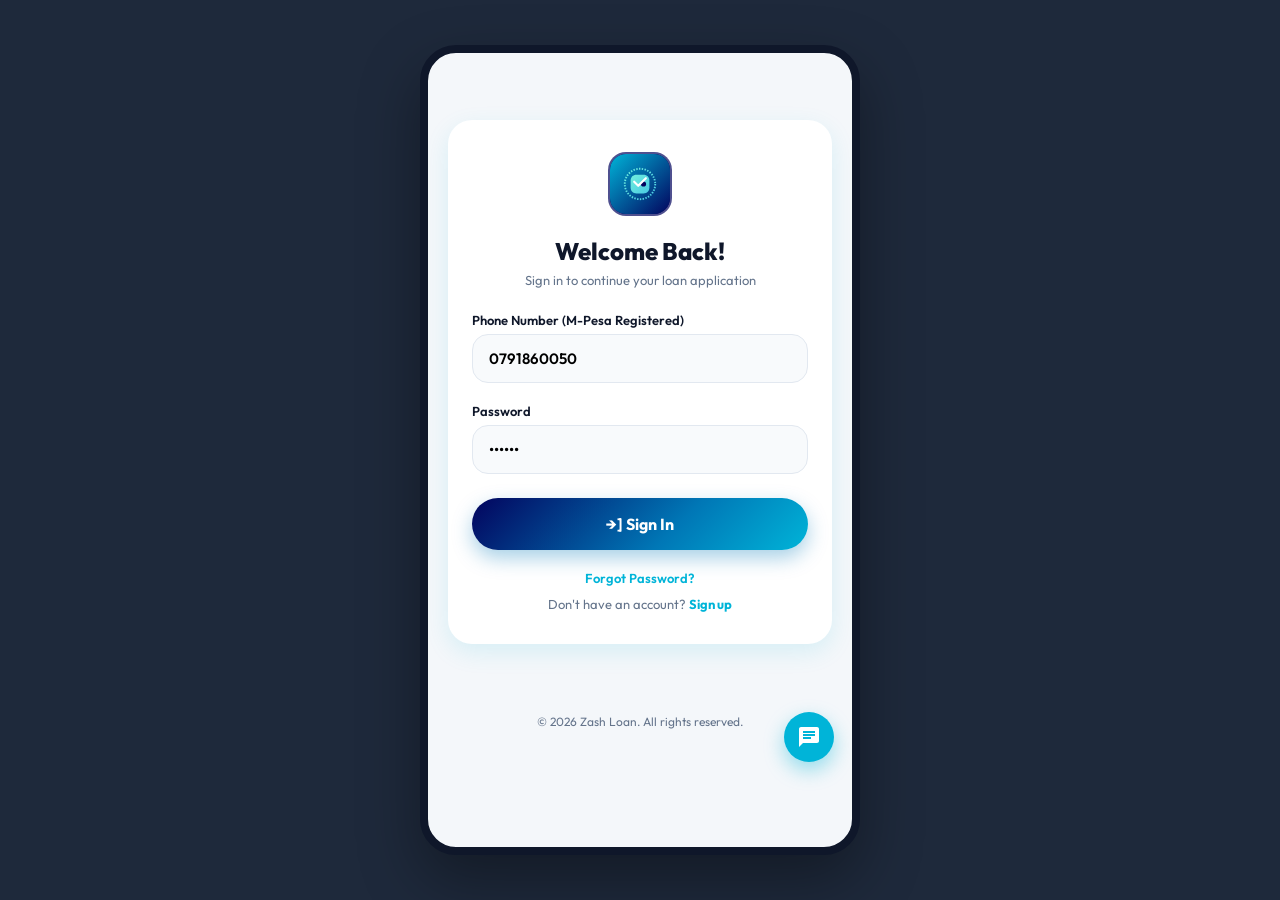
==== index.html @ e234482e "Initial commit: Zash Loan App multi-page PWA" ====
<!DOCTYPE html>
<html lang="en">
<head>
  <meta charset="UTF-8">
  <meta name="viewport" content="width=device-width, initial-scale=1.0, maximum-scale=1.0, user-scalable=no">
  <title>Zash Loan - Sign In</title>
  
  <!-- PWA Manifest & Meta -->
  <link rel="manifest" href="manifest.json">
  <meta name="theme-color" content="#00b4d8">
  <meta name="apple-mobile-web-app-capable" content="yes">
  <meta name="apple-mobile-web-app-status-bar-style" content="black-translucent">
  <meta name="apple-mobile-web-app-title" content="Zash Loan">
  <link rel="apple-touch-icon" href="icon.svg">
  <link rel="icon" type="image/svg+xml" href="icon.svg">

  <!-- CSS Stylesheet -->
  <link rel="stylesheet" href="styles.css">
</head>
<body>

  <!-- PWA Installation Alert Bar -->
  <div id="pwaInstallBar" class="pwa-install-bar" style="display: none;">
    <span>📱 Install <b>Zash Loan App</b> for faster access</span>
    <button id="pwaInstallBtn" class="btn-install-pwa">Install App</button>
  </div>

  <!-- Main Mobile App Container -->
  <div class="app-container">

    <!-- ==================== SIGN IN VIEW (IMAGE 6) ==================== -->
    <div id="screenLogin" class="view-screen active">
      <div style="padding: 40px 20px 20px 20px; flex: 1; display: flex; flex-direction: column; justify-content: center;">
        <div style="background: #ffffff; border-radius: 24px; padding: 32px 24px; box-shadow: var(--shadow-md); text-align: center;">
          <div class="user-avatar-badge" style="width: 64px; height: 64px; margin: 0 auto 20px auto; border-radius: 18px;">
            <img src="icon.svg" alt="Zash Loan Logo">
          </div>

          <h2 style="font-size: 24px; font-weight: 800; color: var(--text-main); margin-bottom: 6px;">Welcome Back!</h2>
          <p style="font-size: 13px; color: var(--text-muted); margin-bottom: 24px;">Sign in to continue your loan application</p>

          <form onsubmit="handleLoginSubmit(event)">
            <div class="form-group">
              <label for="loginPhone" style="font-size: 13px; font-weight: 600; text-align: left; display: block; margin-bottom: 6px;">Phone Number (M-Pesa Registered)</label>
              <input type="tel" id="loginPhone" class="form-input" style="padding-left: 16px; background: #f8fafc;" value="0791860050" required placeholder="0791860050">
            </div>

            <div class="form-group" style="margin-bottom: 24px;">
              <label for="loginPassword" style="font-size: 13px; font-weight: 600; text-align: left; display: block; margin-bottom: 6px;">Password</label>
              <input type="password" id="loginPassword" class="form-input" style="padding-left: 16px; background: #f8fafc;" value="123456" required placeholder="••••••••">
            </div>

            <button type="submit" class="btn-primary-gradient" style="margin: 0; width: 100%;">
              &rarr;] Sign In
            </button>
          </form>

          <div style="margin-top: 20px; font-size: 13px; display: flex; flex-direction: column; gap: 10px;">
            <a href="#" onclick="showToast('🔑 Password reset link sent to your phone!')" style="color: #00b4d8; text-decoration: none; font-weight: 600;">Forgot Password?</a>
            <div>
              <span style="color: var(--text-muted);">Don't have an account? </span>
              <a href="register.html" style="color: #00b4d8; text-decoration: none; font-weight: 700;">Sign up</a>
            </div>
          </div>
        </div>
      </div>

      <div class="app-footer" style="padding-bottom: 20px;">
        <p>&copy; 2026 Zash Loan. All rights reserved.</p>
      </div>
    </div>

    <!-- Floating Chat Widget Button -->
    <button class="floating-chat-btn" id="floatingChatBtn" onclick="openChatModal()" title="Support Chat">
      <svg viewBox="0 0 24 24"><path d="M20 2H4c-1.1 0-1.99.9-1.99 2L2 22l4-4h14c1.1 0 2-.9 2-2V4c0-1.1-.9-2-2-2zM6 9h12v2H6V9zm8 5H6v-2h8v2zm4-6H6V6h12v2z"/></svg>
    </button>

  </div>

  <!-- Modals -->
  <div id="chatModal" class="modal-overlay">
    <div class="modal-content" style="text-align: left; max-width: 400px; padding: 20px;">
      <div style="display: flex; justify-content: space-between; align-items: center; margin-bottom: 16px;">
        <h3 style="font-size: 16px; font-weight: 800;">Zash Loan Support</h3>
        <button onclick="closeModal('chatModal')" style="background: none; border: none; font-size: 20px; cursor: pointer;">&times;</button>
      </div>
      <div style="height: 220px; overflow-y: auto; background: #f8fafc; border-radius: 12px; padding: 12px; margin-bottom: 12px; font-size: 13px;">
        <div style="background: #e0f7fa; color: #006064; padding: 10px; border-radius: 10px; margin-bottom: 10px; max-width: 85%;">
          Hello! How can we assist you with your sign in today?
        </div>
      </div>
      <div style="display: flex; gap: 8px;">
        <input type="text" placeholder="Type a message..." style="flex: 1; padding: 10px; border-radius: 8px; border: 1px solid #cbd5e1; outline: none; font-size: 13px;">
        <button class="btn-cyan-solid" style="width: auto; padding: 10px 16px;">Send</button>
      </div>
    </div>
  </div>

  <!-- App Script -->
  <script src="app.js"></script>
</body>
</html>
---- styles.css ----
/* Zash Loan App - Main Design System & CSS */
@import url('https://fonts.googleapis.com/css2?family=Outfit:wght@300;400;500;600;700;800&family=Plus+Jakarta+Sans:wght@400;500;600;700&display=swap');

:root {
  --primary-cyan: #00b4d8;
  --primary-dark: #0077b6;
  --navy-dark: #03045e;
  --accent-teal: #00d2d3;
  --light-cyan: #e0f7fa;
  --light-bg: #f4f7fa;
  --card-bg: #ffffff;
  --text-main: #0f172a;
  --text-muted: #64748b;
  --text-light: #94a3b8;
  --border-color: #e2e8f0;
  --radius-sm: 8px;
  --radius-md: 16px;
  --radius-lg: 24px;
  --radius-pill: 9999px;
  --shadow-sm: 0 2px 8px rgba(0, 0, 0, 0.04);
  --shadow-md: 0 8px 24px rgba(0, 180, 216, 0.12);
  --shadow-lg: 0 16px 40px rgba(0, 180, 216, 0.18);
  --font-main: 'Outfit', 'Plus Jakarta Sans', -apple-system, sans-serif;
}

/* Base Styles */
* {
  box-sizing: border-box;
  margin: 0;
  padding: 0;
  font-family: var(--font-main);
  -webkit-tap-highlight-color: transparent;
}

body {
  background-color: #1e293b;
  color: var(--text-main);
  display: flex;
  justify-content: center;
  align-items: center;
  min-height: 100vh;
  padding: 0;
  overflow-x: hidden;
}

/* App Container (Mobile Frame on Desktop, Native on Mobile) */
.app-container {
  width: 100%;
  max-width: 440px;
  height: 100vh;
  max-height: 920px;
  background-color: var(--light-bg);
  position: relative;
  overflow-y: auto;
  overflow-x: hidden;
  box-shadow: 0 25px 60px rgba(0, 0, 0, 0.35);
  display: flex;
  flex-direction: column;
}

@media (max-width: 480px) {
  .app-container {
    max-height: 100vh;
    border-radius: 0;
  }
}

@media (min-width: 481px) {
  .app-container {
    border-radius: 36px;
    height: 90vh;
    border: 8px solid #0f172a;
  }
}

/* App Views Container */
.view-screen {
  display: none;
  flex-direction: column;
  min-height: 100%;
  padding-bottom: 90px;
  opacity: 0;
  transition: opacity 0.25s ease-in-out;
}

.view-screen.active {
  display: flex;
  opacity: 1;
}

/* Top Banner Header */
.top-header-banner {
  background: linear-gradient(135deg, #00b4d8 0%, #0096c7 60%, #0077b6 100%);
  color: #ffffff;
  padding: 24px 20px 48px 20px;
  border-bottom-left-radius: 28px;
  border-bottom-right-radius: 28px;
  position: relative;
}

.nav-header {
  display: flex;
  align-items: center;
  justify-content: space-between;
  margin-bottom: 20px;
}

.nav-header-left {
  display: flex;
  align-items: center;
  gap: 12px;
}

.back-btn, .icon-btn {
  background: rgba(255, 255, 255, 0.2);
  border: none;
  color: #ffffff;
  width: 38px;
  height: 38px;
  border-radius: 12px;
  display: flex;
  align-items: center;
  justify-content: center;
  cursor: pointer;
  backdrop-filter: blur(8px);
  transition: all 0.2s ease;
}

.back-btn:hover, .icon-btn:hover {
  background: rgba(255, 255, 255, 0.35);
  transform: scale(1.04);
}

.user-avatar-badge {
  width: 42px;
  height: 42px;
  border-radius: 12px;
  background: #03045e;
  display: flex;
  align-items: center;
  justify-content: center;
  font-weight: 700;
  color: #72efdd;
  font-size: 14px;
  border: 2px solid rgba(255, 255, 255, 0.3);
  overflow: hidden;
}

.user-avatar-badge img {
  width: 100%;
  height: 100%;
  object-fit: cover;
}

.user-welcome-text h4 {
  font-size: 13px;
  font-weight: 400;
  opacity: 0.85;
}

.user-welcome-text h3 {
  font-size: 17px;
  font-weight: 700;
}

.limit-display-card {
  text-align: center;
  margin-top: 10px;
}

.limit-label {
  font-size: 13px;
  font-weight: 500;
  opacity: 0.9;
  letter-spacing: 0.3px;
}

.limit-amount-row {
  display: flex;
  align-items: center;
  justify-content: center;
  gap: 8px;
  margin: 6px 0;
}

.limit-amount {
  font-size: 32px;
  font-weight: 800;
  letter-spacing: -0.5px;
}

.eye-toggle {
  background: none;
  border: none;
  color: rgba(255, 255, 255, 0.85);
  cursor: pointer;
  font-size: 18px;
}

.savings-sub-pill {
  display: inline-flex;
  align-items: center;
  gap: 6px;
  background: rgba(255, 255, 255, 0.18);
  padding: 4px 14px;
  border-radius: var(--radius-pill);
  font-size: 13px;
  font-weight: 500;
  backdrop-filter: blur(6px);
}

/* Action Quick Icons Bar */
.quick-icon-grid {
  display: grid;
  grid-template-columns: repeat(3, 1fr);
  gap: 12px;
  margin-top: 20px;
}

.quick-icon-item {
  background: rgba(255, 255, 255, 0.22);
  border-radius: 16px;
  padding: 12px 8px;
  text-align: center;
  color: white;
  cursor: pointer;
  backdrop-filter: blur(10px);
  transition: transform 0.2s ease, background 0.2s ease;
  border: 1px solid rgba(255, 255, 255, 0.2);
}

.quick-icon-item:hover {
  transform: translateY(-2px);
  background: rgba(255, 255, 255, 0.32);
}

.quick-icon-item svg {
  width: 22px;
  height: 22px;
  margin-bottom: 4px;
  fill: currentColor;
}

.quick-icon-item span {
  display: block;
  font-size: 12px;
  font-weight: 600;
}

/* Content Container Card overlapping header */
.overlap-card-container {
  margin: -24px 16px 0 16px;
  background: var(--card-bg);
  border-radius: var(--radius-lg);
  padding: 24px 20px;
  box-shadow: var(--shadow-md);
  position: relative;
  z-index: 2;
}

.card-title {
  font-size: 18px;
  font-weight: 700;
  color: var(--text-main);
  margin-bottom: 16px;
}

/* Loan Amount Input Box */
.amount-display-box {
  background: #f8fafc;
  border: 1.5px solid #e2e8f0;
  border-radius: var(--radius-md);
  padding: 20px 16px;
  text-align: center;
  margin-bottom: 20px;
}

.amount-display-box span {
  font-size: 12px;
  font-weight: 500;
  color: var(--text-muted);
  display: block;
  margin-bottom: 6px;
}

.amount-input-val {
  width: 100%;
  background: transparent;
  border: none;
  text-align: center;
  font-size: 34px;
  font-weight: 800;
  color: var(--text-main);
  outline: none;
}

/* Slider Component */
.slider-wrapper {
  margin-bottom: 24px;
}

.custom-range-slider {
  -webkit-appearance: none;
  width: 100%;
  height: 8px;
  border-radius: 4px;
  background: linear-gradient(to right, #00b4d8 0%, #00b4d8 50%, #03045e 50%, #03045e 100%);
  outline: none;
  cursor: pointer;
}

.custom-range-slider::-webkit-slider-thumb {
  -webkit-appearance: none;
  width: 24px;
  height: 24px;
  border-radius: 50%;
  background: #ffffff;
  border: 4px solid #00b4d8;
  box-shadow: 0 2px 8px rgba(0, 180, 216, 0.4);
  cursor: pointer;
  transition: transform 0.15s ease;
}

.custom-range-slider::-webkit-slider-thumb:hover {
  transform: scale(1.15);
}

.slider-limits {
  display: flex;
  justify-content: space-between;
  font-size: 12px;
  font-weight: 600;
  color: var(--text-light);
  margin-top: 8px;
}

/* Percentage Quick Buttons */
.percentage-presets {
  display: grid;
  grid-template-columns: repeat(4, 1fr);
  gap: 10px;
  margin-bottom: 24px;
}

.preset-pill-btn {
  background: #ffffff;
  border: 1.5px solid #00b4d8;
  color: #00b4d8;
  font-weight: 700;
  font-size: 13px;
  padding: 8px 0;
  border-radius: var(--radius-pill);
  cursor: pointer;
  transition: all 0.2s ease;
  text-align: center;
}

.preset-pill-btn:hover, .preset-pill-btn.active {
  background: #00b4d8;
  color: #ffffff;
  box-shadow: 0 4px 12px rgba(0, 180, 216, 0.3);
}

/* Loan Summary Card */
.summary-box {
  background: #ffffff;
  border-radius: var(--radius-lg);
  padding: 20px;
  margin: 16px;
  box-shadow: var(--shadow-sm);
  border: 1px solid #f1f5f9;
}

.summary-title {
  font-size: 16px;
  font-weight: 700;
  color: var(--text-main);
  margin-bottom: 14px;
}

.summary-row {
  display: flex;
  justify-content: space-between;
  align-items: center;
  margin-bottom: 12px;
  font-size: 14px;
}

.summary-row .label {
  color: var(--text-muted);
  font-weight: 500;
}

.summary-row .value {
  font-weight: 700;
  color: var(--text-main);
}

.summary-row.highlight .value {
  color: #00b4d8;
  font-size: 16px;
  font-weight: 800;
}

/* Savings Alert Banner */
.savings-alert-box {
  margin: 16px;
  background: #e0f7fa;
  border-radius: var(--radius-md);
  padding: 14px 16px;
  display: flex;
  align-items: flex-start;
  gap: 12px;
  color: #006064;
  font-size: 13px;
  line-height: 1.4;
  font-weight: 500;
}

.savings-alert-box svg {
  width: 22px;
  height: 22px;
  fill: #00838f;
  flex-shrink: 0;
  margin-top: 1px;
}

/* Primary Action Gradient Button */
.btn-primary-gradient {
  margin: 16px;
  width: calc(100% - 32px);
  padding: 16px;
  background: linear-gradient(135deg, #03045e 0%, #0077b6 60%, #00b4d8 100%);
  color: #ffffff;
  border: none;
  border-radius: var(--radius-pill);
  font-size: 16px;
  font-weight: 700;
  cursor: pointer;
  display: flex;
  align-items: center;
  justify-content: center;
  gap: 10px;
  box-shadow: 0 8px 20px rgba(0, 119, 182, 0.35);
  transition: transform 0.2s ease, box-shadow 0.2s ease;
}

.btn-primary-gradient:hover {
  transform: translateY(-2px);
  box-shadow: 0 12px 24px rgba(0, 119, 182, 0.45);
}

.btn-primary-gradient:active {
  transform: translateY(0);
}

/* Footer Section */
.app-footer {
  text-align: center;
  padding: 24px 16px 36px 16px;
  color: var(--text-muted);
  font-size: 12px;
}

.app-footer p {
  margin-bottom: 8px;
}

.footer-links {
  display: flex;
  align-items: center;
  justify-content: center;
  gap: 16px;
  margin-top: 8px;
}

.footer-link {
  color: var(--text-muted);
  text-decoration: none;
  font-weight: 500;
  display: inline-flex;
  align-items: center;
  gap: 4px;
}

.footer-link:hover {
  color: #00b4d8;
}

/* Dashboard Views Specific */
.dash-header {
  background: #ffffff;
  padding: 20px 20px 16px 20px;
  display: flex;
  align-items: center;
  justify-content: space-between;
  border-bottom: 1px solid #f1f5f9;
}

.dash-brand {
  display: flex;
  align-items: center;
  gap: 10px;
}

.dash-logo-img {
  width: 36px;
  height: 36px;
  border-radius: 10px;
}

.dash-brand-name {
  font-weight: 800;
  font-size: 18px;
  color: var(--text-main);
}

.dash-greeting-sec {
  padding: 20px 20px 10px 20px;
}

.dash-greeting-sec h2 {
  font-size: 22px;
  font-weight: 800;
  color: var(--text-main);
}

.dash-greeting-sec p {
  font-size: 13px;
  color: var(--text-muted);
}

/* Quick Actions Grid (4 Items) */
.dashboard-actions-grid {
  display: grid;
  grid-template-columns: repeat(2, 1fr);
  gap: 14px;
  padding: 10px 20px;
}

.dash-action-card {
  background: #ffffff;
  border-radius: var(--radius-md);
  padding: 16px;
  box-shadow: var(--shadow-sm);
  border: 1px solid #f1f5f9;
  cursor: pointer;
  transition: transform 0.2s ease, box-shadow 0.2s ease;
  position: relative;
}

.dash-action-card:hover {
  transform: translateY(-2px);
  box-shadow: var(--shadow-md);
}

.action-card-icon {
  width: 36px;
  height: 36px;
  border-radius: 10px;
  background: #e0f7fa;
  color: #00b4d8;
  display: flex;
  align-items: center;
  justify-content: center;
  margin-bottom: 10px;
}

.dash-action-card h4 {
  font-size: 14px;
  font-weight: 700;
  color: var(--text-main);
  margin-bottom: 2px;
}

.dash-action-card p {
  font-size: 11px;
  color: var(--text-muted);
}

.card-top-arrow {
  position: absolute;
  top: 14px;
  right: 14px;
  color: #00b4d8;
  font-size: 12px;
}

/* Cyan Savings Card Banner */
.savings-card-banner {
  margin: 10px 20px 16px 20px;
  background: linear-gradient(135deg, #00b4d8 0%, #00d2d3 100%);
  border-radius: var(--radius-lg);
  padding: 20px;
  color: white;
  box-shadow: 0 10px 25px rgba(0, 180, 216, 0.25);
  position: relative;
  overflow: hidden;
}

.savings-card-top {
  display: flex;
  align-items: center;
  justify-content: space-between;
  margin-bottom: 12px;
}

.savings-card-top-left {
  display: flex;
  align-items: center;
  gap: 8px;
  font-size: 11px;
  font-weight: 700;
  letter-spacing: 0.5px;
  opacity: 0.95;
}

.btn-white-pill {
  background: #ffffff;
  color: #0096c7;
  font-weight: 700;
  font-size: 12px;
  padding: 6px 14px;
  border-radius: var(--radius-pill);
  border: none;
  cursor: pointer;
  transition: transform 0.2s ease;
}

.btn-white-pill:hover {
  transform: scale(1.05);
}

.savings-card-val {
  font-size: 26px;
  font-weight: 800;
}

.savings-card-val span {
  font-size: 13px;
  font-weight: 600;
  opacity: 0.9;
  margin-left: 4px;
}

.savings-card-sub {
  font-size: 12px;
  opacity: 0.85;
  margin-top: 4px;
}

/* Discover Loan Banner */
.discover-loan-card {
  margin: 0 20px 16px 20px;
  background: #ffffff;
  border-radius: var(--radius-lg);
  padding: 20px;
  box-shadow: var(--shadow-sm);
  border: 1px solid #f1f5f9;
}

.discover-loan-header {
  display: flex;
  justify-content: space-between;
  align-items: flex-start;
  margin-bottom: 6px;
}

.discover-loan-header h4 {
  font-size: 12px;
  color: var(--text-muted);
  text-transform: uppercase;
  letter-spacing: 0.5px;
}

.discover-loan-card h3 {
  font-size: 16px;
  font-weight: 800;
  margin-bottom: 6px;
}

.discover-loan-card p {
  font-size: 12px;
  color: var(--text-muted);
  margin-bottom: 14px;
  line-height: 1.4;
}

.btn-cyan-solid {
  width: 100%;
  padding: 12px;
  background: #00b4d8;
  color: white;
  border: none;
  border-radius: var(--radius-md);
  font-weight: 700;
  font-size: 14px;
  cursor: pointer;
  transition: background 0.2s ease;
}

.btn-cyan-solid:hover {
  background: #0096c7;
}

/* Status Cards (No active loan / Activity) */
.status-card {
  margin: 0 20px 16px 20px;
  background: #ffffff;
  border-radius: var(--radius-lg);
  padding: 24px 20px;
  text-align: center;
  box-shadow: var(--shadow-sm);
  border: 1px solid #f1f5f9;
}

.status-card-icon {
  width: 48px;
  height: 48px;
  border-radius: 50%;
  background: #f1f5f9;
  color: var(--text-muted);
  display: flex;
  align-items: center;
  justify-content: center;
  margin: 0 auto 12px auto;
}

.status-card h4 {
  font-size: 15px;
  font-weight: 700;
  margin-bottom: 4px;
}

.status-card p {
  font-size: 12px;
  color: var(--text-muted);
  margin-bottom: 14px;
}

.btn-outline-cyan {
  padding: 8px 20px;
  border: 1.5px solid #00b4d8;
  color: #00b4d8;
  background: transparent;
  border-radius: var(--radius-md);
  font-weight: 700;
  font-size: 13px;
  cursor: pointer;
}

/* Bottom Navigation Bar */
.bottom-nav-bar {
  position: absolute;
  bottom: 0;
  left: 0;
  right: 0;
  height: 70px;
  background: #ffffff;
  border-top: 1px solid #e2e8f0;
  display: grid;
  grid-template-columns: repeat(4, 1fr);
  align-items: center;
  z-index: 10;
}

.nav-item {
  display: flex;
  flex-direction: column;
  align-items: center;
  justify-content: center;
  gap: 4px;
  color: var(--text-muted);
  text-decoration: none;
  cursor: pointer;
  font-size: 11px;
  font-weight: 600;
  transition: color 0.2s ease;
}

.nav-item svg {
  width: 22px;
  height: 22px;
  fill: currentColor;
}

.nav-item.active {
  color: #00b4d8;
}

/* Floating Chat Bubble Widget */
.floating-chat-btn {
  position: absolute;
  bottom: 85px;
  right: 18px;
  width: 50px;
  height: 50px;
  border-radius: 50%;
  background: #00b4d8;
  color: white;
  display: flex;
  align-items: center;
  justify-content: center;
  box-shadow: 0 8px 20px rgba(0, 180, 216, 0.4);
  cursor: pointer;
  z-index: 12;
  border: none;
  transition: transform 0.2s ease;
}

.floating-chat-btn:hover {
  transform: scale(1.08);
}

.floating-chat-btn svg {
  width: 24px;
  height: 24px;
  fill: currentColor;
}

/* Congratulations Approval Screen (`Image 2`) */
.congrats-card {
  margin: 40px 20px 20px 20px;
  background: #ffffff;
  border-radius: var(--radius-lg);
  padding: 32px 24px;
  text-align: center;
  box-shadow: var(--shadow-md);
}

.congrats-icon-circle {
  width: 72px;
  height: 72px;
  border-radius: 50%;
  background: linear-gradient(135deg, #00b4d8 0%, #0077b6 100%);
  color: white;
  display: flex;
  align-items: center;
  justify-content: center;
  margin: 0 auto 20px auto;
  box-shadow: 0 10px 25px rgba(0, 180, 216, 0.3);
}

.congrats-title {
  font-size: 26px;
  font-weight: 800;
  margin-bottom: 8px;
  color: var(--text-main);
}

.congrats-sub {
  font-size: 14px;
  color: var(--text-muted);
  margin-bottom: 24px;
}

.approved-limit-badge-card {
  background: linear-gradient(135deg, #03045e 0%, #0077b6 50%, #00b4d8 100%);
  border-radius: 20px;
  padding: 24px;
  color: white;
  margin-bottom: 20px;
}

.approved-limit-badge-card h5 {
  font-size: 13px;
  font-weight: 500;
  opacity: 0.9;
  margin-bottom: 8px;
}

.approved-limit-badge-card h2 {
  font-size: 34px;
  font-weight: 800;
}

.info-gray-box {
  background: #f8fafc;
  border-radius: var(--radius-md);
  padding: 16px;
  font-size: 13px;
  color: var(--text-muted);
  margin-bottom: 24px;
  line-height: 1.5;
}

/* Secure Your Loan / M-Pesa Screen (`Image 5`) */
.secure-loan-card {
  margin: 20px;
  background: #ffffff;
  border-radius: var(--radius-lg);
  padding: 24px 20px;
  box-shadow: var(--shadow-sm);
  border: 1px solid #f1f5f9;
}

.wallet-badge-icon {
  width: 52px;
  height: 52px;
  border-radius: 14px;
  background: #e0f7fa;
  color: #00b4d8;
  display: flex;
  align-items: center;
  justify-content: center;
  margin: 0 auto 16px auto;
}

.form-group {
  margin-bottom: 20px;
  text-align: left;
}

.form-group label {
  display: block;
  font-size: 13px;
  font-weight: 700;
  margin-bottom: 6px;
  color: var(--text-main);
}

.input-with-icon {
  position: relative;
}

.input-with-icon svg {
  position: absolute;
  left: 14px;
  top: 50%;
  transform: translateY(-50%);
  width: 20px;
  height: 20px;
  fill: var(--text-muted);
}

.form-input {
  width: 100%;
  padding: 14px 14px 14px 44px;
  border: 1.5px solid #e2e8f0;
  border-radius: var(--radius-md);
  font-size: 15px;
  font-weight: 600;
  outline: none;
  transition: border-color 0.2s ease;
}

.form-input:focus {
  border-color: #00b4d8;
  box-shadow: 0 0 0 3px rgba(0, 180, 216, 0.15);
}

.input-hint {
  font-size: 11px;
  color: var(--text-muted);
  margin-top: 4px;
  display: block;
}

/* Modals & Overlays */
.modal-overlay {
  position: fixed;
  top: 0;
  left: 0;
  right: 0;
  bottom: 0;
  background: rgba(15, 23, 42, 0.75);
  backdrop-filter: blur(6px);
  display: none;
  align-items: center;
  justify-content: center;
  z-index: 100;
  padding: 20px;
}

.modal-overlay.active {
  display: flex;
}

.modal-content {
  background: white;
  border-radius: 28px;
  width: 100%;
  max-width: 380px;
  padding: 28px 24px;
  text-align: center;
  animation: modalPop 0.3s cubic-bezier(0.175, 0.885, 0.32, 1.275);
}

@keyframes modalPop {
  0% { transform: scale(0.85); opacity: 0; }
  100% { transform: scale(1); opacity: 1; }
}

.spinner-ring {
  width: 50px;
  height: 50px;
  border: 4px solid #e0f7fa;
  border-top: 4px solid #00b4d8;
  border-radius: 50%;
  animation: spin 1s linear infinite;
  margin: 0 auto 16px auto;
}

@keyframes spin {
  0% { transform: rotate(0deg); }
  100% { transform: rotate(360deg); }
}

/* PWA Installation Banner Top Bar */
.pwa-install-bar {
  background: #03045e;
  color: white;
  padding: 10px 16px;
  display: flex;
  align-items: center;
  justify-content: space-between;
  font-size: 12px;
  font-weight: 600;
}

.btn-install-pwa {
  background: #00b4d8;
  color: white;
  border: none;
  padding: 6px 14px;
  border-radius: var(--radius-pill);
  font-size: 11px;
  font-weight: 700;
  cursor: pointer;
}
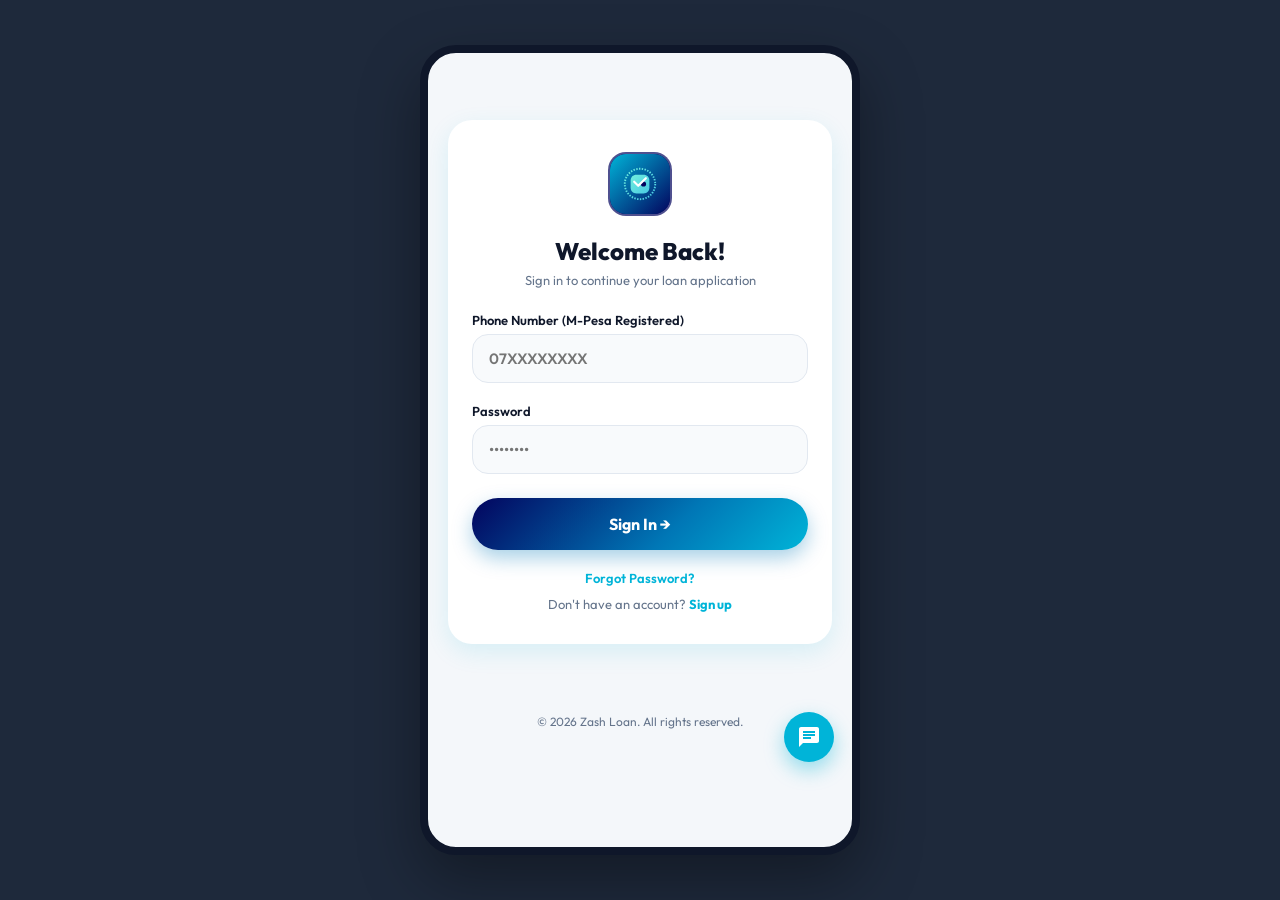
==== commit 646dd324: "Fix: no prefilled data for new users, loan limit loads from real account data only" ====
--- a/index.html
+++ b/index.html
@@ -42,16 +42,16 @@
           <form onsubmit="handleLoginSubmit(event)">
             <div class="form-group">
               <label for="loginPhone" style="font-size: 13px; font-weight: 600; text-align: left; display: block; margin-bottom: 6px;">Phone Number (M-Pesa Registered)</label>
-              <input type="tel" id="loginPhone" class="form-input" style="padding-left: 16px; background: #f8fafc;" value="0791860050" required placeholder="0791860050">
+              <input type="tel" id="loginPhone" class="form-input" style="padding-left: 16px; background: #f8fafc;" required placeholder="07XXXXXXXX">
             </div>
 
             <div class="form-group" style="margin-bottom: 24px;">
               <label for="loginPassword" style="font-size: 13px; font-weight: 600; text-align: left; display: block; margin-bottom: 6px;">Password</label>
-              <input type="password" id="loginPassword" class="form-input" style="padding-left: 16px; background: #f8fafc;" value="123456" required placeholder="••••••••">
+              <input type="password" id="loginPassword" class="form-input" style="padding-left: 16px; background: #f8fafc;" required placeholder="••••••••">
             </div>
 
             <button type="submit" class="btn-primary-gradient" style="margin: 0; width: 100%;">
-              &rarr;] Sign In
+              Sign In &rarr;
             </button>
           </form>
 
